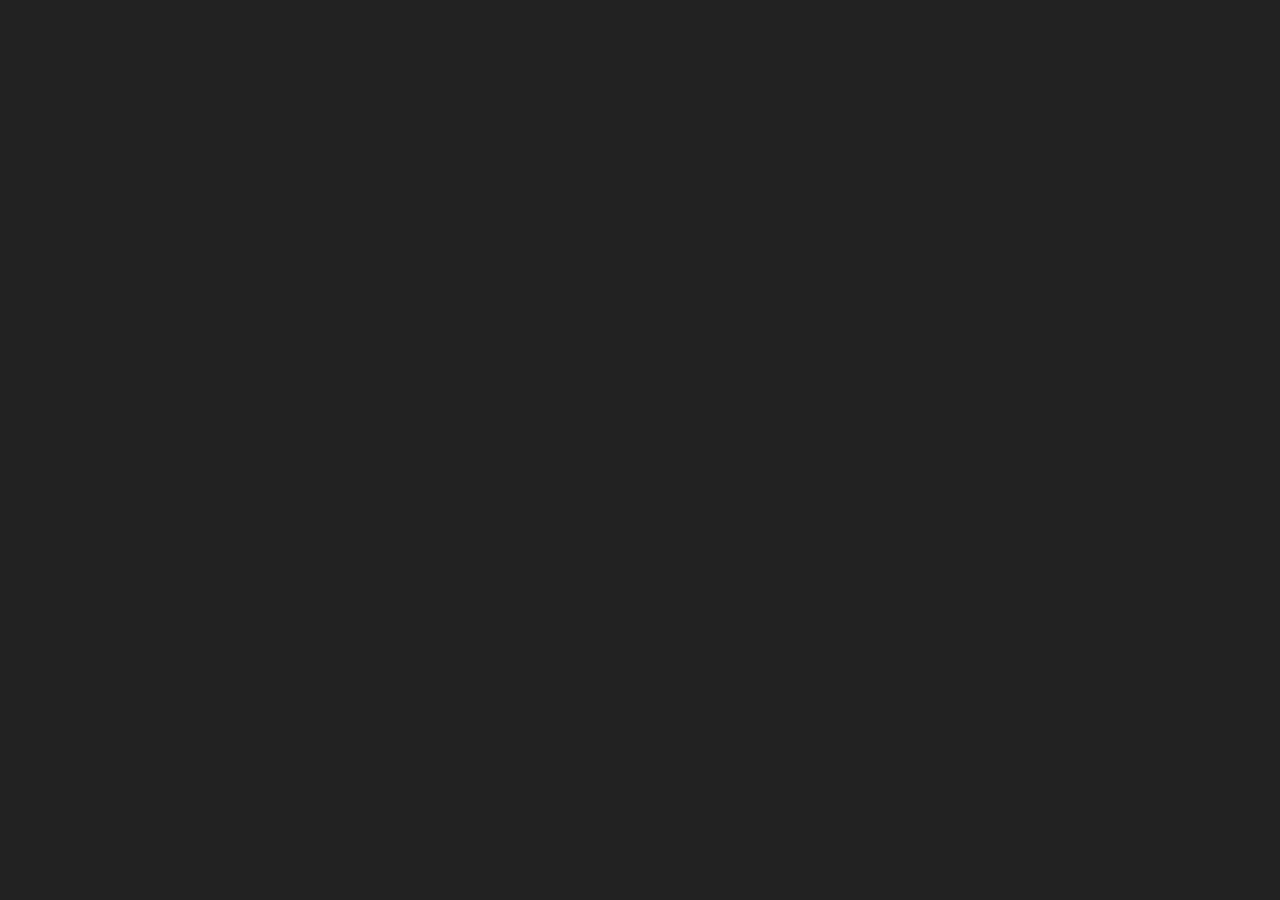
==== index.html @ 9d7d844f "added palettes" ====
<!DOCTYPE html>
<html>
<head>
	<title>Rotating Triangles</title>
	<script type="text/javascript" src="paper-full.min.js"></script>
	<script type="text/javascript" src="helpers.js"></script>
	<script type="text/javascript" src="palettes.js"></script>
	<script type="text/paperscript" src="rotating_squares.js" canvas="squares"></script>
	<style>
		body {
			margin: 0;
			padding: 0;
			background-color: #222;
		}
		canvas {
			width: 100%;
			height: 100vh;
			background-color: transparent;
			padding: 0;
			margin: 0;
			float: left;
		}
	</style>
</head>
<body>
	<!-- <canvas id="triangles" resize="true"></canvas> -->
	<canvas id="squares" resize="true"></canvas>
</body>
</html>
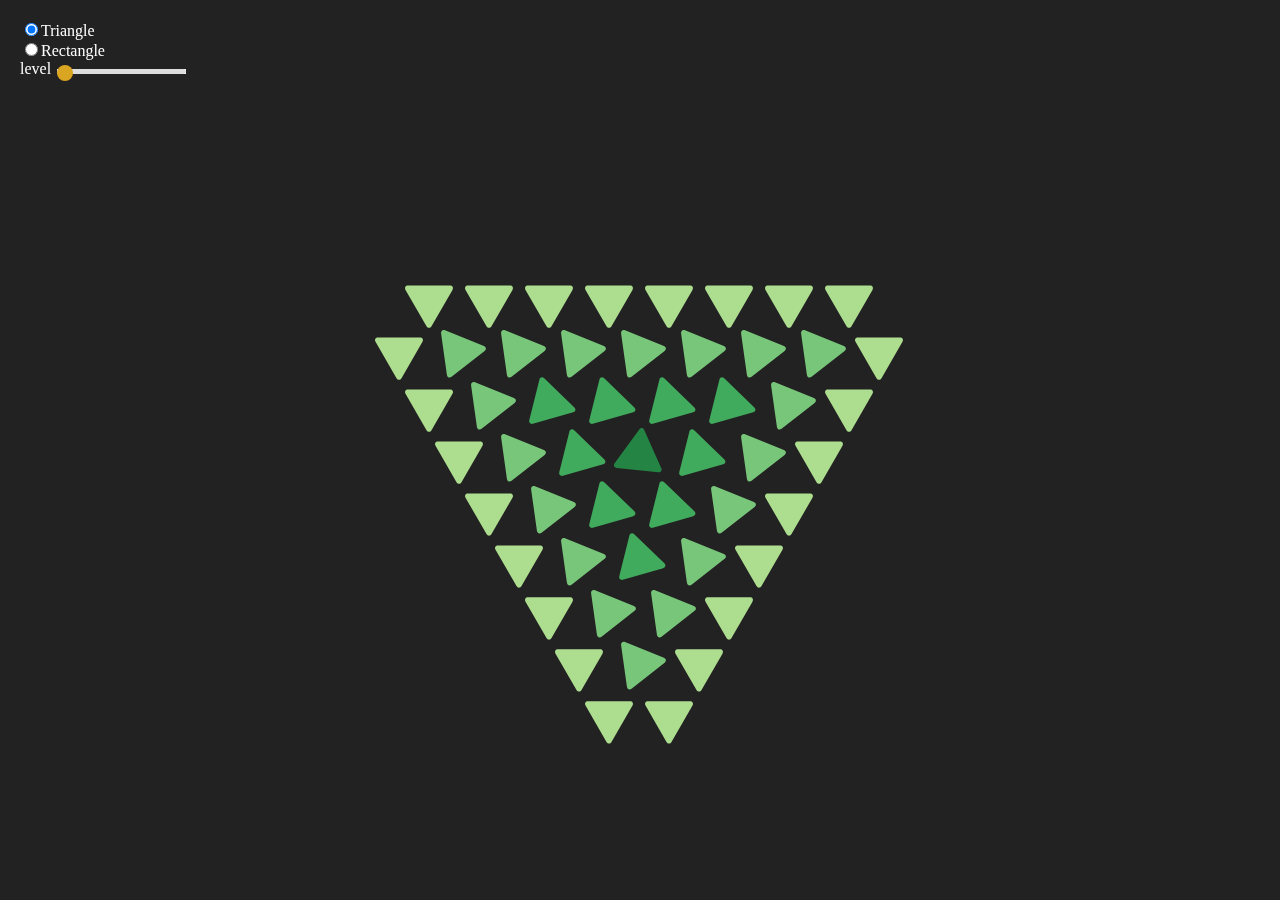
==== commit 04518848: "added UI control" ====
--- a/index.html
+++ b/index.html
@@ -1,16 +1,14 @@
 <!DOCTYPE html>
 <html>
 <head>
-	<title>Rotating Triangles</title>
+	<title>Rotating Lattice</title>
 	<script type="text/javascript" src="paper-full.min.js"></script>
-	<script type="text/javascript" src="helpers.js"></script>
-	<script type="text/javascript" src="palettes.js"></script>
-	<script type="text/paperscript" src="rotating_squares.js" canvas="squares"></script>
 	<style>
 		body {
 			margin: 0;
 			padding: 0;
 			background-color: #222;
+			color: white;
 		}
 		canvas {
 			width: 100%;
@@ -20,10 +18,69 @@
 			margin: 0;
 			float: left;
 		}
+		form {
+			color: white;
+			position: absolute;
+			top: 20px;
+			left: 20px;
+		}
+		footer {
+			position: absolute;
+			padding: 10px 20px;
+			bottom: 0;
+			width: 100%;
+			background-color: rgba(255, 255, 255, .6);
+		}
+
+		input[type=range]{
+		    -webkit-appearance: none;
+		}
+
+		input[type=range]::-webkit-slider-runnable-track {
+		    width: 300px;
+		    height: 5px;
+		    background: #ddd;
+		    border: none;
+		    border-radius: 3px;
+		}
+
+		input[type=range]::-webkit-slider-thumb {
+		    -webkit-appearance: none;
+		    border: none;
+		    height: 16px;
+		    width: 16px;
+		    border-radius: 50%;
+		    background: goldenrod;
+		    margin-top: -4px;
+		}
+
+		input[type=range]:focus {
+		    outline: none;
+		}
+
+		input[type=range]:focus::-webkit-slider-runnable-track {
+		    background: #ccc;
+		}
 	</style>
 </head>
 <body>
-	<!-- <canvas id="triangles" resize="true"></canvas> -->
-	<canvas id="squares" resize="true"></canvas>
+	<canvas id="lattice" resize="true"></canvas>
+
+	<form name="config">
+		<input type="radio" name="geom" value="triangle" checked/>Triangle<br>
+		<input type="radio" name="geom" value="rectangle" />Rectangle<br>
+		<label for="level">level</label><output for="level"></output>
+		<input type="range" name="level" id="level" list="ticker" min="10" max="60" step="1" value="10" /><br>
+	</form>
+<!-- 	<footer>
+		<a href="#">Behind the Scene</a>
+		<a href="#">Source Code</a>
+		<span>Dislaimer: Did not optimize for browser support.</span>
+	</footer>
+ -->
+	<!-- <script type="text/paperscript" src="rotating_lattice.js" canvas="lattice"></script> -->
+
+	<script type="text/javascript" src="config.js"></script>
+	<script type="text/javascript" src="rotating_lattice.js"></script>
 </body>
 </html>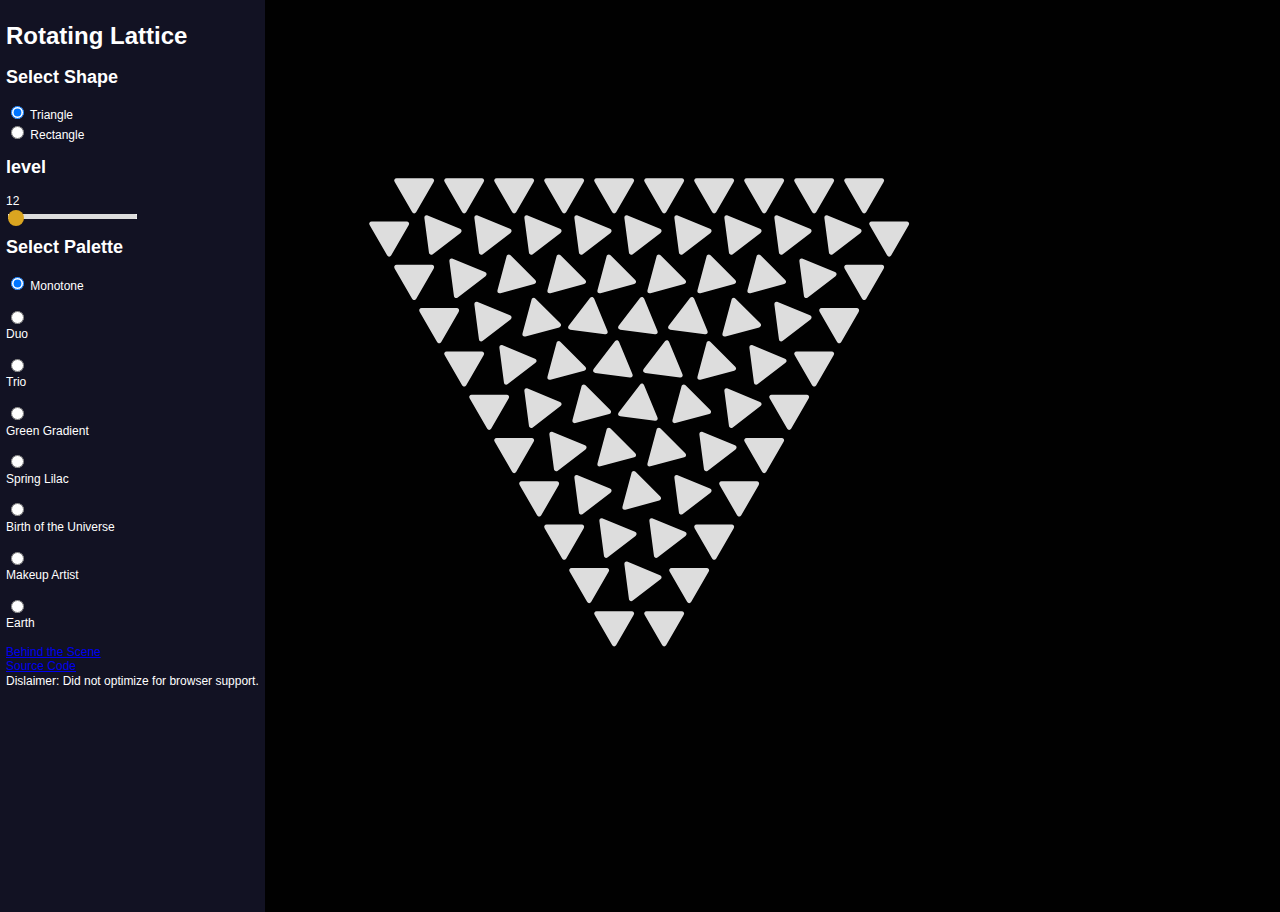
==== commit d03f5585: "ui modification" ====
--- a/index.html
+++ b/index.html
@@ -2,83 +2,55 @@
 <html>
 <head>
 	<title>Rotating Lattice</title>
+	<link rel="stylesheet" type="text/css" href="style.css">
 	<script type="text/javascript" src="paper-full.min.js"></script>
-	<style>
-		body {
-			margin: 0;
-			padding: 0;
-			background-color: #222;
-			color: white;
-		}
-		canvas {
-			width: 100%;
-			height: 100vh;
-			background-color: transparent;
-			padding: 0;
-			margin: 0;
-			float: left;
-		}
-		form {
-			color: white;
-			position: absolute;
-			top: 20px;
-			left: 20px;
-		}
-		footer {
-			position: absolute;
-			padding: 10px 20px;
-			bottom: 0;
-			width: 100%;
-			background-color: rgba(255, 255, 255, .6);
-		}
-
-		input[type=range]{
-		    -webkit-appearance: none;
-		}
-
-		input[type=range]::-webkit-slider-runnable-track {
-		    width: 300px;
-		    height: 5px;
-		    background: #ddd;
-		    border: none;
-		    border-radius: 3px;
-		}
-
-		input[type=range]::-webkit-slider-thumb {
-		    -webkit-appearance: none;
-		    border: none;
-		    height: 16px;
-		    width: 16px;
-		    border-radius: 50%;
-		    background: goldenrod;
-		    margin-top: -4px;
-		}
-
-		input[type=range]:focus {
-		    outline: none;
-		}
-
-		input[type=range]:focus::-webkit-slider-runnable-track {
-		    background: #ccc;
-		}
-	</style>
 </head>
 <body>
 	<canvas id="lattice" resize="true"></canvas>
+	<div class = "control">
+		<header>
+			<h1>Rotating Lattice</h1>
+		</header>
 
-	<form name="config">
-		<input type="radio" name="geom" value="triangle" checked/>Triangle<br>
-		<input type="radio" name="geom" value="rectangle" />Rectangle<br>
-		<label for="level">level</label><output for="level"></output>
-		<input type="range" name="level" id="level" list="ticker" min="10" max="60" step="1" value="10" /><br>
-	</form>
-<!-- 	<footer>
-		<a href="#">Behind the Scene</a>
-		<a href="#">Source Code</a>
-		<span>Dislaimer: Did not optimize for browser support.</span>
-	</footer>
- -->
-	<!-- <script type="text/paperscript" src="rotating_lattice.js" canvas="lattice"></script> -->
+		<form name="config" class="config">
+			<h2>Select Shape</h2>
+			<input type="radio" name="geom" value="triangle" checked /> Triangle<br>
+			<input type="radio" name="geom" value="rectangle" /> Rectangle<br>
+
+			<h2>level</h2>
+			<output for="level">12</output><br>
+			<input type="range" name="level" id="level" min="12" max="60" step="1" value="12" />
+			<br>
+			
+			<h2>Select Palette</h2>
+			<input type="radio" name="palette" id="monotone" value="monotone" checked /> Monotone
+			<div class = "swatch-info">
+				<!-- Not sure if it's advised to use label here -->
+				<ul class="swatches monotone">
+
+				</ul>
+			</div><br>
+			<input type="radio" name="palette" id="duo" value="duo" />
+			<div>Duo</div><br>
+			<input type="radio" name="palette" id="trio" value="trio" />
+			<div>Trio</div><br>
+			<input type="radio" name="palette" id="green_gradient" value="green_gradient" />
+			<div>Green Gradient</div><br>
+			<input type="radio" name="palette" id="spring_lilac" value="spring_lilac" />
+			<div>Spring Lilac</div><br>
+			<input type="radio" name="palette" id="birth_universe" value="birth_universe" />
+			<div>Birth of the Universe</div><br>
+			<input type="radio" name="palette" id="makeup_artist" value="makeup_artist" />
+			<div>Makeup Artist</div><br>
+			<input type="radio" name="palette" id="earth" value="earth" />
+			<div>Earth</div><br>
+		</form>
+		<footer>
+			<a href="#">Behind the Scene</a><br>
+			<a href="#">Source Code</a><br>
+			<span>Dislaimer: Did not optimize for browser support.</span>
+		</footer>
+	</div>
 
 	<script type="text/javascript" src="config.js"></script>
 	<script type="text/javascript" src="rotating_lattice.js"></script>
--- a/style.css
+++ b/style.css
@@ -0,0 +1,76 @@
+body {
+	margin: 0;
+	padding: 0;
+	background-color: #010101;
+	color: white;
+	font: 12px/1.2 sans-serif;
+}
+canvas {
+	width: 100%;
+	height: 100vh;
+	background-color: transparent;
+	padding: 0;
+	margin: 0;
+	float: left;
+}
+
+.control{
+	position: absolute;
+	padding: .5em;
+	top: 0;
+	left: 0;
+	/*width: 2em;*/
+	height: 100vh;
+	background: #121223;
+}
+
+	.control .config {
+
+	}
+		.config input[type=range]{
+		    -webkit-appearance: none;
+		}
+
+		.config input[type=range]::-webkit-slider-runnable-track {
+		    width: 300px;
+		    height: 5px;
+		    background: #ddd;
+		    border: none;
+		    border-radius: 3px;
+		}
+
+		.config input[type=range]::-webkit-slider-thumb {
+		    -webkit-appearance: none;
+		    border: none;
+		    height: 16px;
+		    width: 16px;
+		    border-radius: 50%;
+		    background: goldenrod;
+		    margin-top: -4px;
+		}
+
+		.config input[type=range]:focus {
+		    outline: none;
+		}
+
+		.config input[type=range]:focus::-webkit-slider-runnable-track {
+		    background: #ccc;
+		}
+
+		.config ul.swatches {
+			list-style: none;
+			padding: 0;
+			margin: 0;
+
+		}
+			.config ul.swatches li {
+				float: left;
+				height: 1em;
+				width: 1em;
+				background-color: #ff0000; /* TEST */
+				margin: 0;
+			}
+
+
+
+
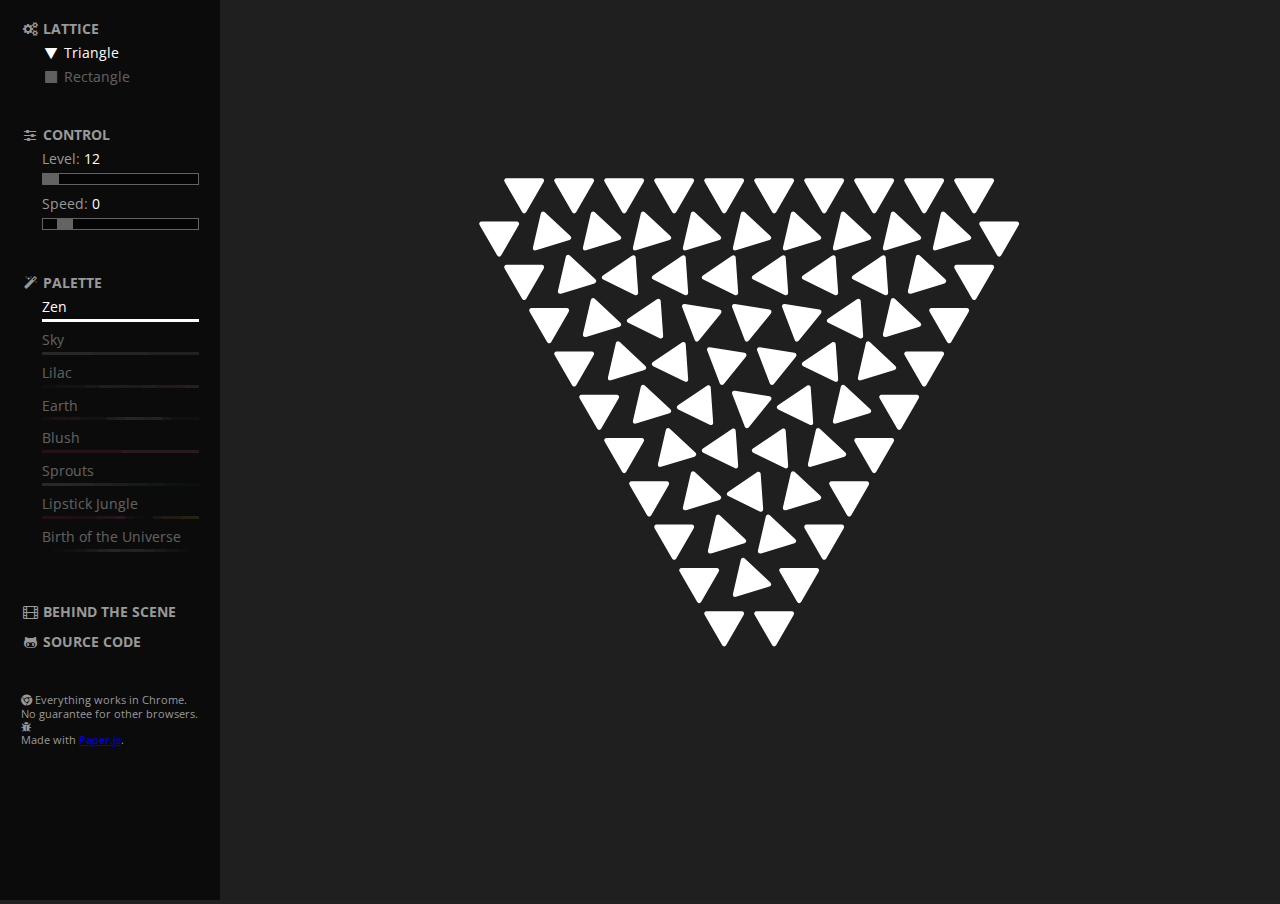
==== commit bd3a50eb: "added speed control" ====
--- a/index.html
+++ b/index.html
@@ -6,50 +6,100 @@
 	<script type="text/javascript" src="paper-full.min.js"></script>
 </head>
 <body>
-	<canvas id="lattice" resize="true"></canvas>
+	<div class="content">
+		<canvas id="lattice" resize="true"></canvas>
+	</div>
 	<div class = "control">
-		<header>
-			<h1>Rotating Lattice</h1>
-		</header>
+		<form name="config" class="config">
+			<section>
+				<h2><i class="fa fa-cogs fa-fw"></i>&nbsp;Lattice</h2>
+				<ul class="control-list">
+					<li>
+						<input type="radio" name="geom" id="triangle" value="triangle" checked />
+						<label for="triangle"><i class="fa fa-fw fa-play fa-rotate-90"></i> Triangle</label>
+					</li>
+					<li>
+						<input type="radio" id="rectangle" name="geom" value="rectangle" />
+						<label for="rectangle"><i class="fa fa-fw fa-stop"></i> Rectangle</label>
+					</li>
+				</ul>
+			</section>
 
-		<form name="config" class="config">
-			<h2>Select Shape</h2>
-			<input type="radio" name="geom" value="triangle" checked /> Triangle<br>
-			<input type="radio" name="geom" value="rectangle" /> Rectangle<br>
+			<section>
+				<h2><i class="fa fa-sliders fa-fw"></i>&nbsp;Control</h2>
+				<ul class="control-list">
+					<li>Level: <output id="for_level" for="level">12</output><br>
+						<input type="range" name="level" id="level" min="12" max="60" step="1" value="12" />
+					</li>
+					<li>Speed: <output id="for_speed" for="speed">0</output><br>
+						<input type="range" name="speed" id="speed" min="0" max="10" step=".5" value="1" />
+					</li>
+				</ul>
+			</section>
+			
+			<section>
+				<h2><i class="fa fa-magic fa-fw"></i>&nbsp;Palette</h2>
+				<ul class="control-list">
+					<li>
+						<input type="radio" name="palette" id="monotone" value="monotone" checked /> 
+						<label for="monotone">Zen
+							<ul class="swatches monotone"></ul>
+						</label>
+					</li>
 
-			<h2>level</h2>
-			<output for="level">12</output><br>
-			<input type="range" name="level" id="level" min="12" max="60" step="1" value="12" />
-			<br>
-			
-			<h2>Select Palette</h2>
-			<input type="radio" name="palette" id="monotone" value="monotone" checked /> Monotone
-			<div class = "swatch-info">
-				<!-- Not sure if it's advised to use label here -->
-				<ul class="swatches monotone">
-
+					<li>
+						<input type="radio" name="palette" id="trio" value="trio" />
+						<label for="trio">Sky
+							<ul class="swatches trio"></ul>
+						</label>
+					</li>
+					<li>
+						<input type="radio" name="palette" id="spring_lilac" value="spring_lilac" />
+						<label for="spring_lilac">Lilac
+							<ul class="swatches spring_lilac"></ul>
+						</label>
+					</li>
+					<li>
+						<input type="radio" name="palette" id="earth" value="earth" />
+						<label for="earth">Earth
+							<ul class="swatches earth"></ul>
+						</label>
+					</li>
+					<li>
+						<input type="radio" name="palette" id="duo" value="duo" />
+						<label for="duo">Blush
+							<ul class="swatches duo"></ul>
+						</label>
+					</li>
+					<li>
+						<input type="radio" name="palette" id="green_gradient" value="green_gradient" />
+						<label for="green_gradient">Sprouts
+							<ul class="swatches green_gradient"></ul>
+						</label>
+					</li>
+					<li>
+						<input type="radio" name="palette" id="makeup_artist" value="makeup_artist" />
+						<label for="makeup_artist">Lipstick Jungle
+							<ul class="swatches makeup_artist"></ul>
+						</label>
+					</li>					
+					<li>
+						<input type="radio" name="palette" id="birth_universe" value="birth_universe" />
+						<label for="birth_universe">Birth of the Universe
+							<ul class="swatches birth_universe"></ul>
+						</label>
+					</li>
 				</ul>
-			</div><br>
-			<input type="radio" name="palette" id="duo" value="duo" />
-			<div>Duo</div><br>
-			<input type="radio" name="palette" id="trio" value="trio" />
-			<div>Trio</div><br>
-			<input type="radio" name="palette" id="green_gradient" value="green_gradient" />
-			<div>Green Gradient</div><br>
-			<input type="radio" name="palette" id="spring_lilac" value="spring_lilac" />
-			<div>Spring Lilac</div><br>
-			<input type="radio" name="palette" id="birth_universe" value="birth_universe" />
-			<div>Birth of the Universe</div><br>
-			<input type="radio" name="palette" id="makeup_artist" value="makeup_artist" />
-			<div>Makeup Artist</div><br>
-			<input type="radio" name="palette" id="earth" value="earth" />
-			<div>Earth</div><br>
+			</section>
+			<section>
+				<h2 class="ex-link"><a href="#"><i class="fa fa-film fa-fw"></i>&nbsp;Behind the Scene</a></h2>
+				<h2 class="ex-link"><a href="https://github.com/Shanfan/rotating-lattice" target="_blank"><i class="fa fa-github-alt fa-fw"></i>&nbsp;Source Code</a></h2>
+			</section>
+			<section>
+				<p><i class="fa fa-chrome"></i> Everything works in Chrome. No guarantee for other browsers. <i class="fa fa-bug"></i></p>
+				<p>Made with <a href="http://paperjs.org/" target="_blank">Paper.js</a>.</p>
+			</section>
 		</form>
-		<footer>
-			<a href="#">Behind the Scene</a><br>
-			<a href="#">Source Code</a><br>
-			<span>Dislaimer: Did not optimize for browser support.</span>
-		</footer>
 	</div>
 
 	<script type="text/javascript" src="config.js"></script>
--- a/style.css
+++ b/style.css
@@ -1,76 +1,184 @@
+@import url(https://fonts.googleapis.com/css?family=Open+Sans:300);
+@import url(https://maxcdn.bootstrapcdn.com/font-awesome/4.4.0/css/font-awesome.min.css);
+
 body {
 	margin: 0;
 	padding: 0;
-	background-color: #010101;
-	color: white;
-	font: 12px/1.2 sans-serif;
+	color: #999;
+	font: 14px/1.2 "Open Sans", sans-serif;
+	overflow: hidden;    
+	background-color: #222;
 }
-canvas {
-	width: 100%;
-	height: 100vh;
-	background-color: transparent;
-	padding: 0;
-	margin: 0;
-	float: left;
+
+.content {
+	padding-left: 220px;
+	background: no-repeat center center fixed;
+	background-size: cover;
 }
+	.content canvas {
+		padding: 0;
+		margin: 0;
+		width: 100%;
+		height: 100vh;
+		background-color: rgba(0,0,0, .1);
+		-webkit-transition: all 100ms ease-out;
+				transition: all 100ms ease-out;
+	}
 
 .control{
 	position: absolute;
-	padding: .5em;
 	top: 0;
 	left: 0;
-	/*width: 2em;*/
+	margin: 0;
+	padding: 0;
+	width: 220px;
 	height: 100vh;
-	background: #121223;
+	background: rgba(0, 0, 0, .65);
+	overflow: hidden;
 }
 
-	.control .config {
+	.control section {
+		margin: 0;
+		padding: 1.5em;
+	}
 
+	h2, h2 a {
+		color: #999;
+		font-size: 1em;
+		text-decoration: none;
+		text-transform: uppercase;
+		margin: 0 0 .5em 0;
+		-webkit-transition: all 500ms;
+				transition: all 500ms;
 	}
-		.config input[type=range]{
-		    -webkit-appearance: none;
+
+	h2 a:hover, h2 a:active {
+		color: #fff;
+		text-decoration: none;
+		-webkit-transition: all 500ms;
+				transition: all 500ms;
+	}
+
+	h2.ex-link {
+		margin: 0 0 1em 0;
+	}
+	h2.ex-link:last-of-type {
+		margin: 0;
+	}
+
+	p {
+		margin: 0;
+		font-size: .8em;
+	}
+
+	ul.control-list {
+		list-style: none;
+		margin: 0;
+		padding-left: 1.5em;
+	}
+		ul.control-list > li:not(:last-child) {
+			margin: .5em 0;
 		}
 
-		.config input[type=range]::-webkit-slider-runnable-track {
-		    width: 300px;
-		    height: 5px;
-		    background: #ddd;
-		    border: none;
-		    border-radius: 3px;
-		}
+	.config output {
+		color: #fff;
+	}
 
-		.config input[type=range]::-webkit-slider-thumb {
-		    -webkit-appearance: none;
-		    border: none;
-		    height: 16px;
-		    width: 16px;
-		    border-radius: 50%;
-		    background: goldenrod;
-		    margin-top: -4px;
-		}
+/*-- Radio Input Style --*/
+	.config input[type=radio]{
+		display: none;
+	}
 
-		.config input[type=range]:focus {
-		    outline: none;
-		}
+	.config input[type=radio] + label {
+		display: block;
+	}
 
-		.config input[type=range]:focus::-webkit-slider-runnable-track {
-		    background: #ccc;
-		}
+	.config input[type=radio]:not(:checked) + label,
+	.config input[type=radio]:not(:checked) + label ul {
+		cursor: pointer;
+		color: #fff;
+		opacity: .35;
+	}
 
-		.config ul.swatches {
-			list-style: none;
-			padding: 0;
-			margin: 0;
+	.config input[type=radio]:not(:checked) + label:hover {
+		opacity: .9;
+	}
+	.config input[type=radio]:checked + label {
+		color: #fff;
+		opacity: 1;
+	}
 
-		}
-			.config ul.swatches li {
-				float: left;
-				height: 1em;
-				width: 1em;
-				background-color: #ff0000; /* TEST */
-				margin: 0;
-			}
+	.config input[input=radio] + label,
+	.config input[type=radio] + label:hover,
+	.config input[type=radio] + label ul {	
+		-webkit-transition: all 500ms;
+				transition: all 500ms;
+	}
+
+/*-- Slider Range Input Style --*/
+	.config input[type=range]{
+	    -webkit-appearance: none;
+	    margin: 5px 0 0 0;
+	    width: 100%;
+	   	height: 12px;
+	   	background: transparent;
+	}
+
+	.config input[type=range]::-webkit-slider-runnable-track {
+	    background: rgba(0, 0, 0, .5);
+	    border: 1px solid #636363;
+	}
+
+	.config input[type=range]::-webkit-slider-thumb {
+	    -webkit-appearance: none;
+	    border: none;
+	    height: 10px;
+	    width: 16px;
+	    background: #636363;
+	}
+
+	.config input[type=range]:focus {
+	    outline: none;
+	}
+
+	.config input[type=range]:focus::-webkit-slider-runnable-track {
+	    border-color: #fff;
+	}
+	.config input[type=range]:focus::-webkit-slider-thumb {
+		background-color: #fff;
+	}
+
+	.config input[type=range],
+	.config input[type=range]::-webkit-slider-runnable-track,
+	.config input[type=range]::-webkit-slider-thumb,
+	.config input[type=range]:focus::-webkit-slider-runnable-track,
+	.config input[type=range]:focus::-webkit-slider-thumb{
+		-webkit-transition: all 500ms;
+				transition: all 500ms;
+	}
 
 
 
+/*-- Swatch Display Style --*/
+	ul.swatches {
+		list-style: none;
+		padding: 0;
+		margin: 3px 0 10px 0;
+		width: 100%;
+		display: -webkit-box;      /* OLD - iOS 6-, Safari 3.1-6 */
+	  	display: -moz-box;         /* OLD - Firefox 19- (buggy but mostly works) */
+	  	display: -ms-flexbox;      /* TWEENER - IE 10 */
+	  	display: -webkit-flex;     /* NEW - Chrome */
+	  	display: flex;             /* NEW, Spec - Opera 12.1, Firefox 20+ */
+	}
+		ul.swatches li {
+			height: 3px;
+			margin: 0;
+			-webkit-flex-grow: 1;
+			   -moz-flex-grow: 1;
+			   	  -ms-flexbox: 1;
+					flex-grow: 1;
+		}
 
+
+
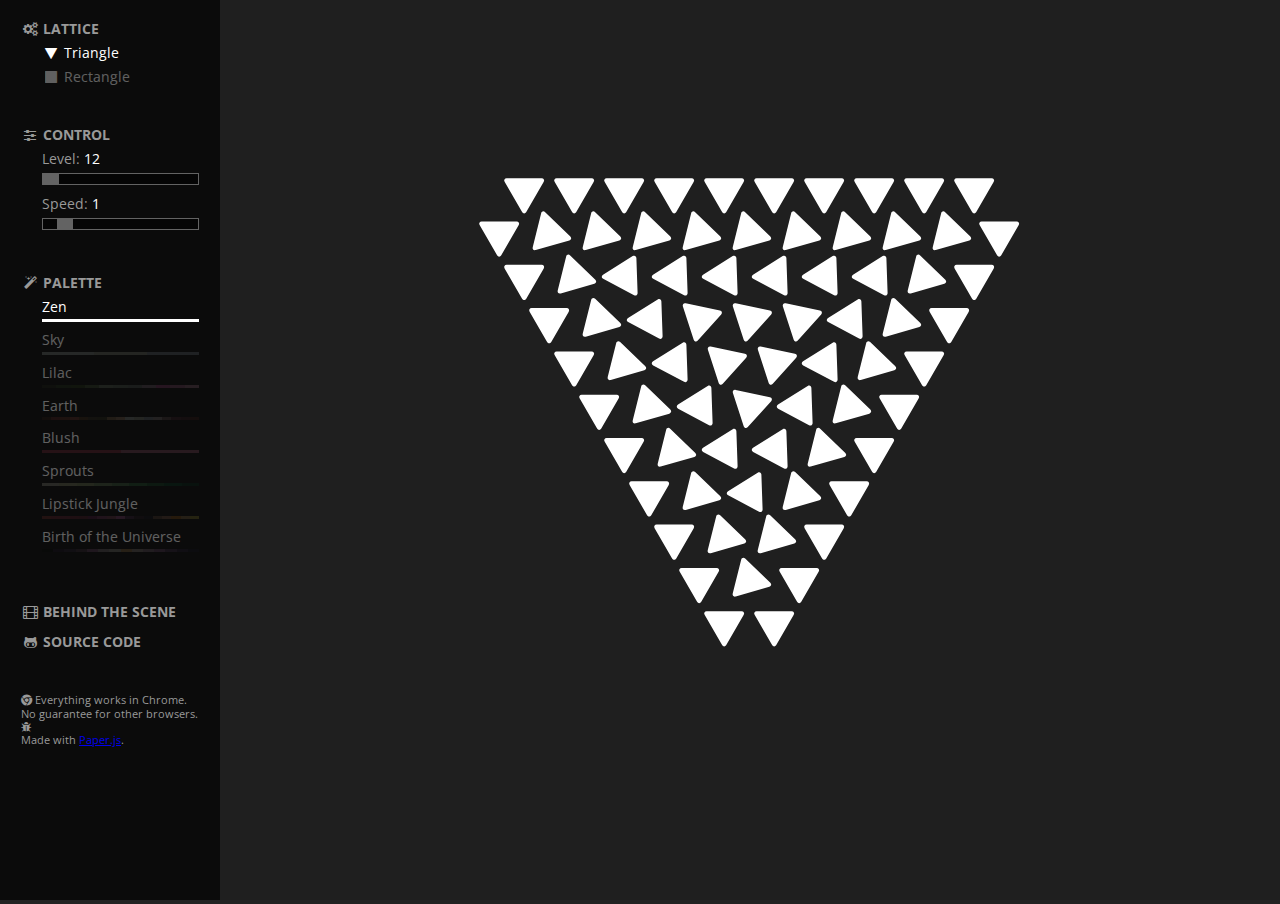
==== commit db26970e: "fixing typo" ====
--- a/index.html
+++ b/index.html
@@ -31,7 +31,7 @@
 					<li>Level: <output id="for_level" for="level">12</output><br>
 						<input type="range" name="level" id="level" min="12" max="60" step="1" value="12" />
 					</li>
-					<li>Speed: <output id="for_speed" for="speed">0</output><br>
+					<li>Speed: <output id="for_speed" for="speed">1</output><br>
 						<input type="range" name="speed" id="speed" min="0" max="10" step=".5" value="1" />
 					</li>
 				</ul>
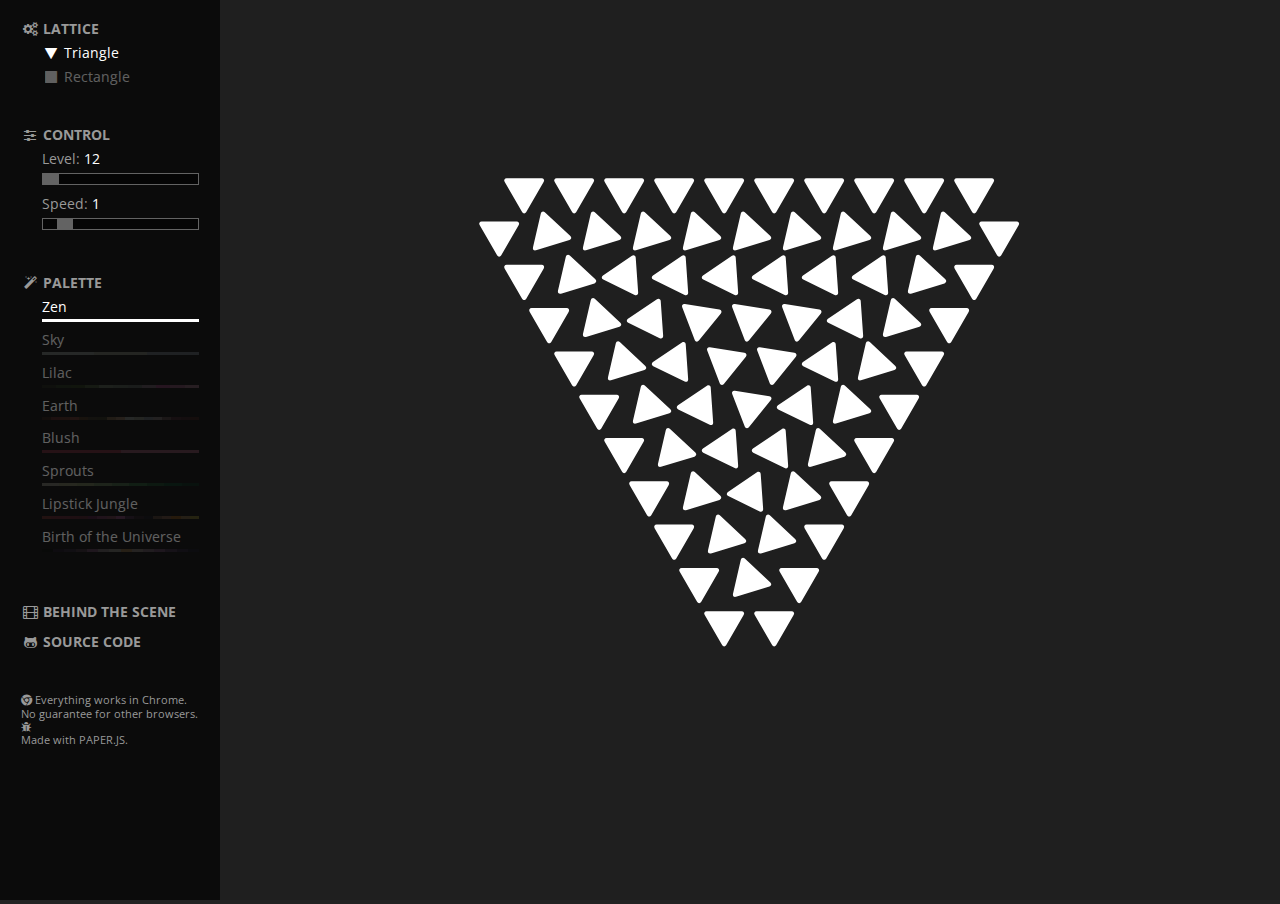
==== commit bd994b9e: "final tweaking" ====
--- a/index.html
+++ b/index.html
@@ -1,7 +1,9 @@
 <!DOCTYPE html>
 <html>
 <head>
-	<title>Rotating Lattice</title>
+	<meta charset="UTF-8" />
+	<meta name="viewport" content="width=device-width, initial-scale=1.0" />
+	<title>Zen Lattice</title>
 	<link rel="stylesheet" type="text/css" href="style.css">
 	<script type="text/javascript" src="paper-full.min.js"></script>
 </head>
@@ -10,7 +12,11 @@
 		<canvas id="lattice" resize="true"></canvas>
 	</div>
 	<div class = "control">
-		<form name="config" class="config">
+		<div id="config-mobile">
+			<button type="submit" class="submit-btn hidden"><i class="fa fa-check fa-fw"></i></button>
+			<button type="button" class="config-btn"><i class="fa fa-cogs fa-fw"></i></button>
+		</div>
+		<form name="config" class="config hidden">
 			<section>
 				<h2><i class="fa fa-cogs fa-fw"></i>&nbsp;Lattice</h2>
 				<ul class="control-list">
@@ -25,7 +31,7 @@
 				</ul>
 			</section>
 
-			<section>
+			<section id="control-sliders">
 				<h2><i class="fa fa-sliders fa-fw"></i>&nbsp;Control</h2>
 				<ul class="control-list">
 					<li>Level: <output id="for_level" for="level">12</output><br>
@@ -37,7 +43,7 @@
 				</ul>
 			</section>
 			
-			<section>
+			<section id="palette-selector">
 				<h2><i class="fa fa-magic fa-fw"></i>&nbsp;Palette</h2>
 				<ul class="control-list">
 					<li>
@@ -91,16 +97,15 @@
 					</li>
 				</ul>
 			</section>
-			<section>
+			<section id = "links">
 				<h2 class="ex-link"><a href="#"><i class="fa fa-film fa-fw"></i>&nbsp;Behind the Scene</a></h2>
 				<h2 class="ex-link"><a href="https://github.com/Shanfan/rotating-lattice" target="_blank"><i class="fa fa-github-alt fa-fw"></i>&nbsp;Source Code</a></h2>
 			</section>
-			<section>
+			<section id = "disclaimer">
 				<p><i class="fa fa-chrome"></i> Everything works in Chrome. No guarantee for other browsers. <i class="fa fa-bug"></i></p>
 				<p>Made with <a href="http://paperjs.org/" target="_blank">Paper.js</a>.</p>
 			</section>
 		</form>
-	</div>
 
 	<script type="text/javascript" src="config.js"></script>
 	<script type="text/javascript" src="rotating_lattice.js"></script>
--- a/style.css
+++ b/style.css
@@ -15,7 +15,7 @@
 	background: no-repeat center center fixed;
 	background-size: cover;
 }
-	.content canvas {
+	#lattice {
 		padding: 0;
 		margin: 0;
 		width: 100%;
@@ -32,17 +32,22 @@
 	margin: 0;
 	padding: 0;
 	width: 220px;
-	height: 100vh;
-	background: rgba(0, 0, 0, .65);
-	overflow: hidden;
-}
+}
+	#config-mobile {
+		display: none;
+	}
+	.config {
+		height: 100vh;	
+		overflow: hidden;
+		background: rgba(0, 0, 0, .65);
+	}
 
 	.control section {
 		margin: 0;
 		padding: 1.5em;
 	}
 
-	h2, h2 a {
+	h2, a {
 		color: #999;
 		font-size: 1em;
 		text-decoration: none;
@@ -52,7 +57,7 @@
 				transition: all 500ms;
 	}
 
-	h2 a:hover, h2 a:active {
+	a:hover, a:active {
 		color: #fff;
 		text-decoration: none;
 		-webkit-transition: all 500ms;
@@ -80,43 +85,43 @@
 			margin: .5em 0;
 		}
 
-	.config output {
+	output {
 		color: #fff;
 	}
 
 /*-- Radio Input Style --*/
-	.config input[type=radio]{
+	input[type=radio]{
 		display: none;
 	}
 
-	.config input[type=radio] + label {
+	input[type=radio] + label {
 		display: block;
 	}
 
-	.config input[type=radio]:not(:checked) + label,
-	.config input[type=radio]:not(:checked) + label ul {
+	input[type=radio]:not(:checked) + label,
+	input[type=radio]:not(:checked) + label ul {
 		cursor: pointer;
 		color: #fff;
 		opacity: .35;
 	}
 
-	.config input[type=radio]:not(:checked) + label:hover {
+	input[type=radio]:not(:checked) + label:hover {
 		opacity: .9;
 	}
-	.config input[type=radio]:checked + label {
+	input[type=radio]:checked + label {
 		color: #fff;
 		opacity: 1;
 	}
 
-	.config input[input=radio] + label,
-	.config input[type=radio] + label:hover,
-	.config input[type=radio] + label ul {	
+	input[input=radio] + label,
+	input[type=radio] + label:hover,
+	input[type=radio] + label ul {	
 		-webkit-transition: all 500ms;
 				transition: all 500ms;
 	}
 
 /*-- Slider Range Input Style --*/
-	.config input[type=range]{
+	input[type=range]{
 	    -webkit-appearance: none;
 	    margin: 5px 0 0 0;
 	    width: 100%;
@@ -124,12 +129,12 @@
 	   	background: transparent;
 	}
 
-	.config input[type=range]::-webkit-slider-runnable-track {
+	input[type=range]::-webkit-slider-runnable-track {
 	    background: rgba(0, 0, 0, .5);
 	    border: 1px solid #636363;
 	}
 
-	.config input[type=range]::-webkit-slider-thumb {
+	input[type=range]::-webkit-slider-thumb {
 	    -webkit-appearance: none;
 	    border: none;
 	    height: 10px;
@@ -137,22 +142,22 @@
 	    background: #636363;
 	}
 
-	.config input[type=range]:focus {
+	input[type=range]:focus {
 	    outline: none;
 	}
 
-	.config input[type=range]:focus::-webkit-slider-runnable-track {
+	input[type=range]:focus::-webkit-slider-runnable-track {
 	    border-color: #fff;
 	}
-	.config input[type=range]:focus::-webkit-slider-thumb {
+	input[type=range]:focus::-webkit-slider-thumb {
 		background-color: #fff;
 	}
 
-	.config input[type=range],
-	.config input[type=range]::-webkit-slider-runnable-track,
-	.config input[type=range]::-webkit-slider-thumb,
-	.config input[type=range]:focus::-webkit-slider-runnable-track,
-	.config input[type=range]:focus::-webkit-slider-thumb{
+	input[type=range],
+	input[type=range]::-webkit-slider-runnable-track,
+	input[type=range]::-webkit-slider-thumb,
+	input[type=range]:focus::-webkit-slider-runnable-track,
+	input[type=range]:focus::-webkit-slider-thumb{
 		-webkit-transition: all 500ms;
 				transition: all 500ms;
 	}
@@ -180,5 +185,120 @@
 					flex-grow: 1;
 		}
 
-
-
+/*---- Animations ----*/
+@-webkit-keyframes fadeIn {
+	from { opacity: 0; }
+	to { opacity: 1; }
+}
+
+@keyframes fadeIn {
+	from { opacity: 0; }
+	to { opacity: 1; }
+}
+
+@-webkit-keyframes fadeOut {
+	from {opacity: 1;}
+	to {opacity: 0;}
+}
+
+@keyframes fadeOut {
+	from {opacity: 1;}
+	to {opacity: 0;}
+}
+
+/*-- Media Queries --*/
+@media screen
+  and (max-width: 736px)
+  /*and (max-device-width: 736px)*/ 
+  /*and (-webkit-min-device-pixel-ratio: 2)*/ { 
+  	body {
+  		font-size: 18px;
+  	}
+	#config-mobile {
+		display: block;
+	}
+	.control {
+		width: 100%;
+		height: 100%;
+	}
+		.control section {
+			margin: 0;
+			padding: .5em 1em;
+		}
+	.config {
+		overflow: auto;
+		padding-right: 3em;
+	}
+		.config h2, #disclaimer {
+			display: none;
+		}
+	
+	ul.control-list {
+		list-style: none;
+		margin: 0;
+		padding-left: 1em;
+	}
+		ul.control-list > li:not(:last-child) {
+			margin: 1.5em 0;
+		}
+
+	.content {
+		width: 100%;
+		height: 100vh;
+		padding-left: 0;
+	}
+
+	input[type=range]{
+	   	height: 3em;
+	}
+
+	input[type=range]::-webkit-slider-runnable-track {
+		border-radius: 1.4em;
+	}
+
+	input[type=range]::-webkit-slider-thumb {
+	    height: 2.7em;
+	    width: 2.7em;
+	    border-radius: 1.35em;
+	}
+
+	#config-mobile button {
+		position: absolute;
+		z-index: 999;
+		bottom: 1.2em;
+		right: 1.2em;
+		border-radius: 50%;
+		font-size: 1.2em;
+		padding: .5em;
+		border: none;
+		box-shadow: 0 4px 5px rgba(0, 0, 0, .5);
+	}
+	#config-mobile button:hover {
+		cursor: pointer;
+	}
+
+	.submit-btn {
+		background: rgb(35,132,67);
+		color: #fff;
+	}
+		.submit-btn:hover {
+			color: #fff;
+			background:rgb(65,171,93);
+		}
+
+	.config-btn {
+		background: #222;
+		color: #999;
+	}
+		.config-btn:hover {
+			color: #fff;
+			background:#000;
+		}
+
+	.hidden {  /* Hidden class is only accessble inside the media query */
+		display: none;
+	}
+
+}
+
+
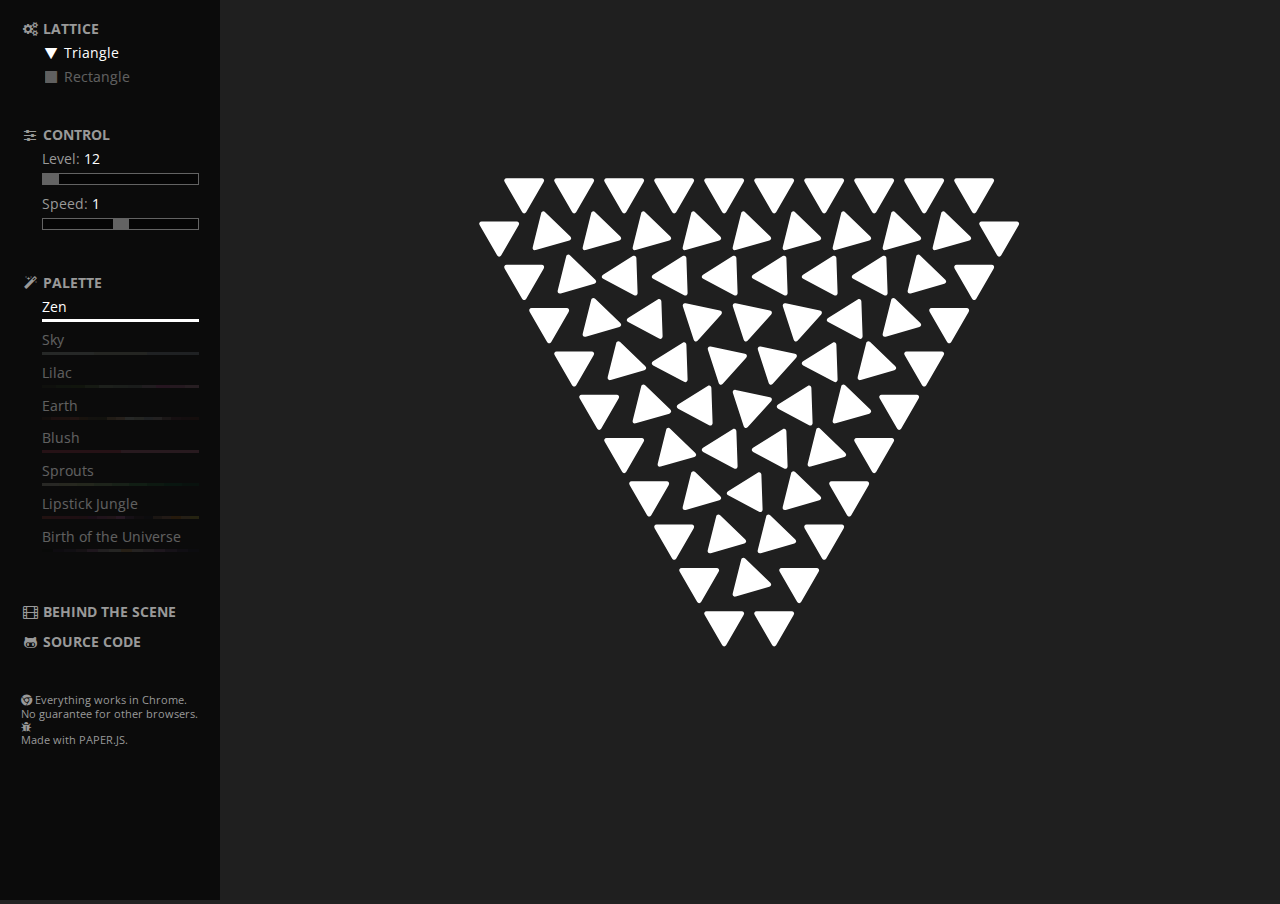
==== commit 8a06d147: "reduced the speed interval to 0.1" ====
--- a/index.html
+++ b/index.html
@@ -38,7 +38,7 @@
 						<input type="range" name="level" id="level" min="12" max="60" step="1" value="12" />
 					</li>
 					<li>Speed: <output id="for_speed" for="speed">1</output><br>
-						<input type="range" name="speed" id="speed" min="0" max="10" step=".5" value="1" />
+						<input type="range" name="speed" id="speed" min="0" max="2" step=".1" value="1" />
 					</li>
 				</ul>
 			</section>
@@ -98,7 +98,7 @@
 				</ul>
 			</section>
 			<section id = "links">
-				<h2 class="ex-link"><a href="#"><i class="fa fa-film fa-fw"></i>&nbsp;Behind the Scene</a></h2>
+				<h2 class="ex-link"><a href="http://shanfanhuang.com/everything/?tag=zen+lattice" target="_blank"><i class="fa fa-film fa-fw"></i>&nbsp;Behind the Scene</a></h2>
 				<h2 class="ex-link"><a href="https://github.com/Shanfan/rotating-lattice" target="_blank"><i class="fa fa-github-alt fa-fw"></i>&nbsp;Source Code</a></h2>
 			</section>
 			<section id = "disclaimer">
@@ -110,4 +110,4 @@
 	<script type="text/javascript" src="config.js"></script>
 	<script type="text/javascript" src="rotating_lattice.js"></script>
 </body>
-</html>+</html>
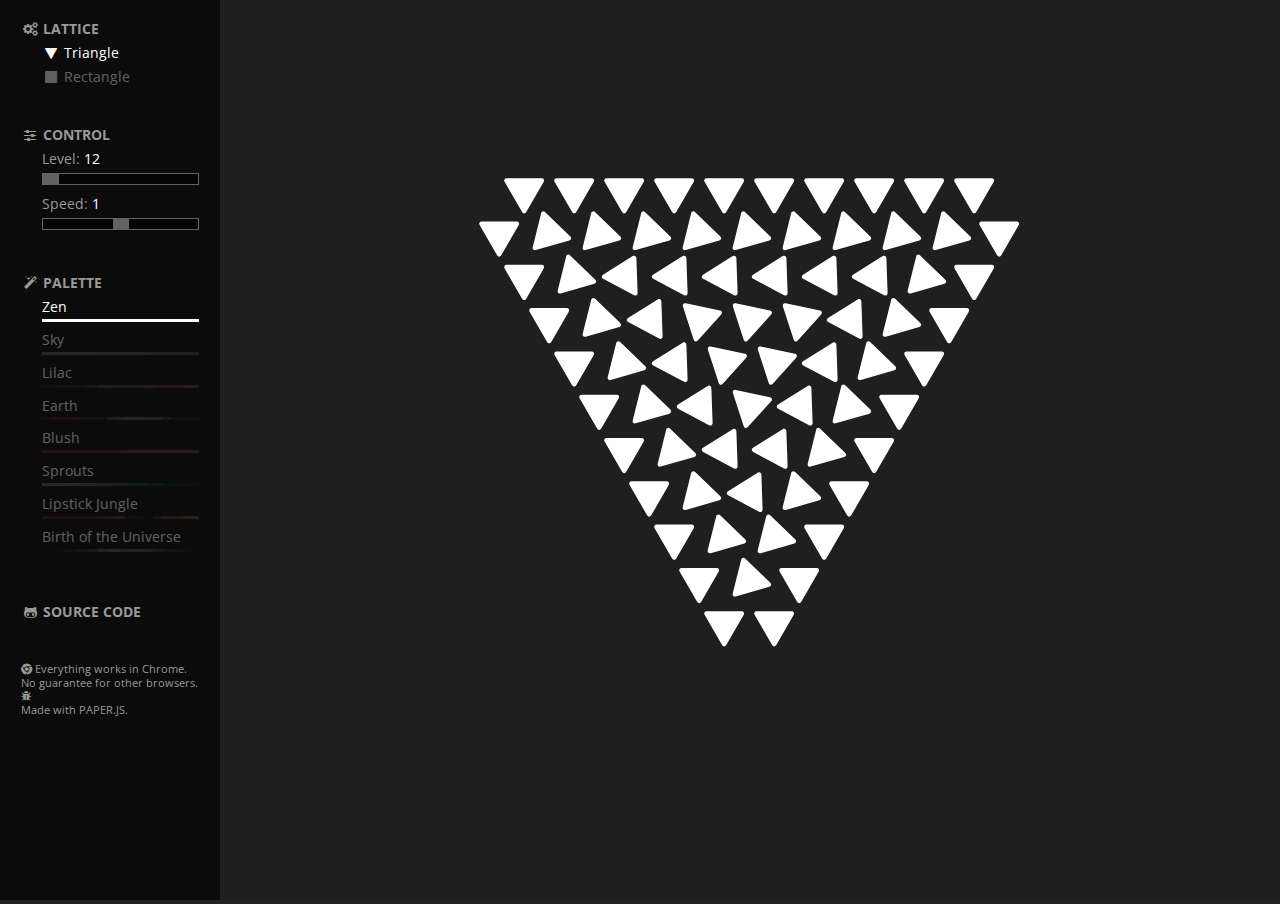
==== commit 2d67dd69: "Update index.html" ====
--- a/index.html
+++ b/index.html
@@ -98,7 +98,7 @@
 				</ul>
 			</section>
 			<section id = "links">
-				<h2 class="ex-link"><a href="http://shanfanhuang.com/everything/?tag=zen+lattice" target="_blank"><i class="fa fa-film fa-fw"></i>&nbsp;Behind the Scene</a></h2>
+<!-- 				<h2 class="ex-link"><a href="http://shanfanhuang.com/everything/?tag=zen+lattice" target="_blank"><i class="fa fa-film fa-fw"></i>&nbsp;Behind the Scene</a></h2> -->
 				<h2 class="ex-link"><a href="https://github.com/Shanfan/rotating-lattice" target="_blank"><i class="fa fa-github-alt fa-fw"></i>&nbsp;Source Code</a></h2>
 			</section>
 			<section id = "disclaimer">
